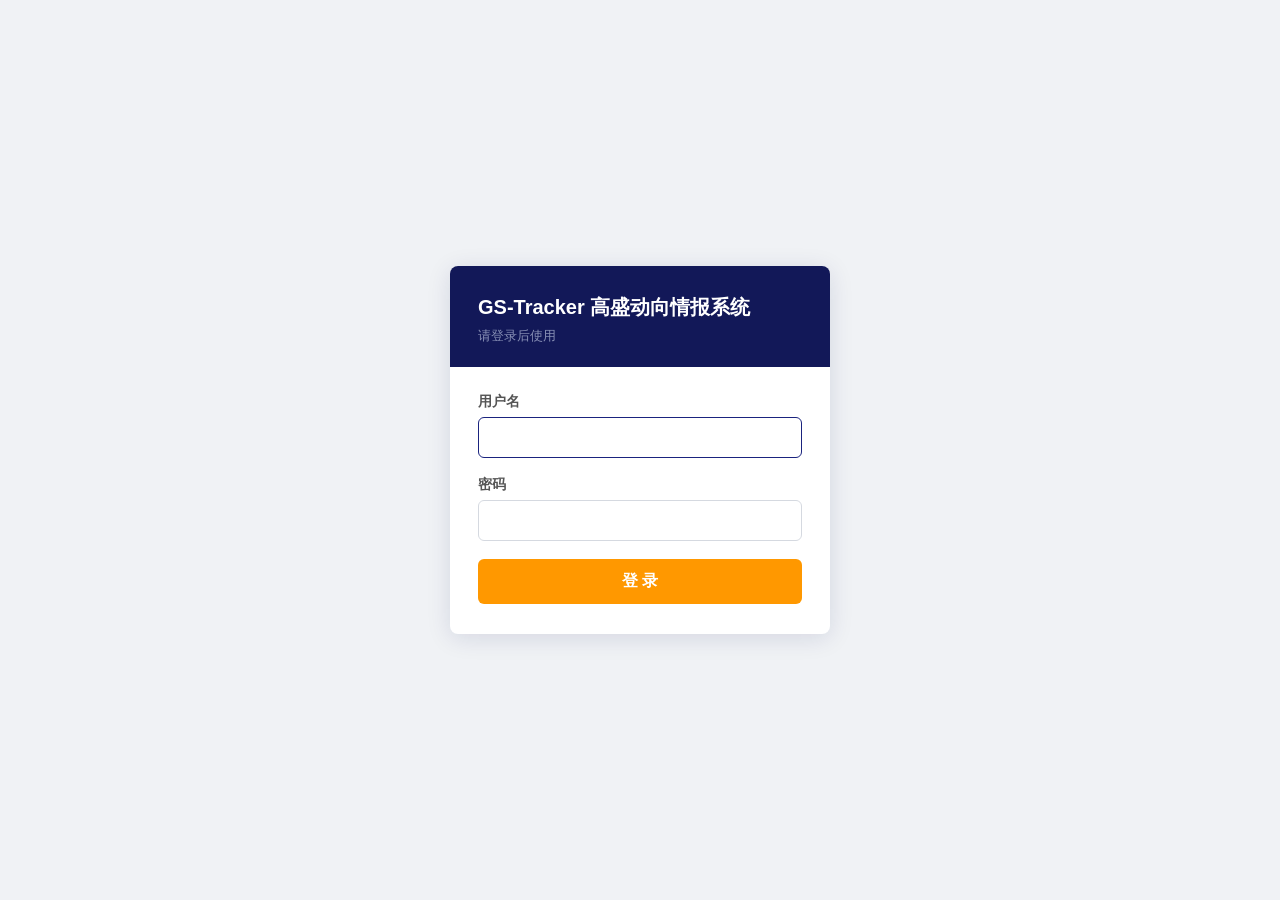
==== templates/login.html @ b3c6c41e "feat(auth): login page with session auth and role-based user management Replace nginx basic auth wit" ====
<!DOCTYPE html>
<html lang="zh-CN">
<head>
    <meta charset="UTF-8">
    <meta name="viewport" content="width=device-width, initial-scale=1.0">
    <title>登录 — GS-Tracker 高盛动向情报系统</title>
    <style>
        :root {
            --primary: #1a237e;
            --accent: #ff9800;
            --bg: #f0f2f5;
            --sidebar-bg: #121858;
            --danger: #d32f2f;
        }
        * { margin: 0; padding: 0; box-sizing: border-box; }
        body {
            font-family: -apple-system, BlinkMacSystemFont, "Segoe UI", Roboto, sans-serif;
            background: var(--bg); color: #333;
            display: flex; align-items: center; justify-content: center;
            min-height: 100vh; padding: 20px;
        }
        .login-card {
            background: #fff; border-radius: 8px; width: 100%; max-width: 380px;
            box-shadow: 0 4px 24px rgba(18, 24, 88, 0.12); overflow: hidden;
        }
        .login-header {
            background: var(--sidebar-bg); color: #fff; padding: 28px 28px 22px;
        }
        .login-header h1 { font-size: 1.25em; font-weight: 700; }
        .login-header .sub { font-size: 0.82em; color: #8890b5; margin-top: 6px; }
        .login-body { padding: 26px 28px 30px; }
        .field { margin-bottom: 18px; }
        .field label { display: block; font-size: 0.85em; font-weight: 600; color: #555; margin-bottom: 6px; }
        .field input {
            width: 100%; padding: 11px 12px; border: 1px solid #d5d9e0; border-radius: 6px;
            font-size: 0.95em; outline: none; transition: border-color 0.15s;
        }
        .field input:focus { border-color: var(--primary); }
        .error-msg {
            display: none; background: #fdecea; color: var(--danger);
            border: 1px solid #f5c6c0; border-radius: 6px;
            padding: 9px 12px; font-size: 0.85em; margin-bottom: 16px;
        }
        .error-msg.show { display: block; }
        .login-btn {
            width: 100%; padding: 12px; border: none; border-radius: 6px;
            background: var(--accent); color: #fff; font-size: 1em; font-weight: 700;
            cursor: pointer; transition: opacity 0.15s;
        }
        .login-btn:hover { opacity: 0.9; }
        .login-btn:disabled { opacity: 0.55; cursor: not-allowed; }
    </style>
</head>
<body>
    <div class="login-card">
        <div class="login-header">
            <h1>GS-Tracker 高盛动向情报系统</h1>
            <div class="sub">请登录后使用</div>
        </div>
        <div class="login-body">
            <div id="error" class="error-msg"></div>
            <form id="login-form">
                <div class="field">
                    <label for="username">用户名</label>
                    <input id="username" name="username" type="text" autocomplete="username" required autofocus>
                </div>
                <div class="field">
                    <label for="password">密码</label>
                    <input id="password" name="password" type="password" autocomplete="current-password" required>
                </div>
                <button id="login-btn" class="login-btn" type="submit">登 录</button>
            </form>
        </div>
    </div>
    <script>
        const form = document.getElementById('login-form');
        const errorBox = document.getElementById('error');
        const btn = document.getElementById('login-btn');

        form.addEventListener('submit', async (e) => {
            e.preventDefault();
            errorBox.classList.remove('show');
            btn.disabled = true;
            btn.textContent = '登录中…';
            try {
                const resp = await fetch('/api/auth/login', {
                    method: 'POST',
                    headers: { 'Content-Type': 'application/json' },
                    body: JSON.stringify({
                        username: document.getElementById('username').value.trim(),
                        password: document.getElementById('password').value,
                    }),
                });
                if (resp.ok) {
                    window.location.href = '/';
                    return;
                }
                const data = await resp.json().catch(() => ({}));
                errorBox.textContent = data.detail || '登录失败，请稍后重试';
                errorBox.classList.add('show');
            } catch (err) {
                errorBox.textContent = '网络错误，请检查连接后重试';
                errorBox.classList.add('show');
            } finally {
                btn.disabled = false;
                btn.textContent = '登 录';
            }
        });
    </script>
</body>
</html>
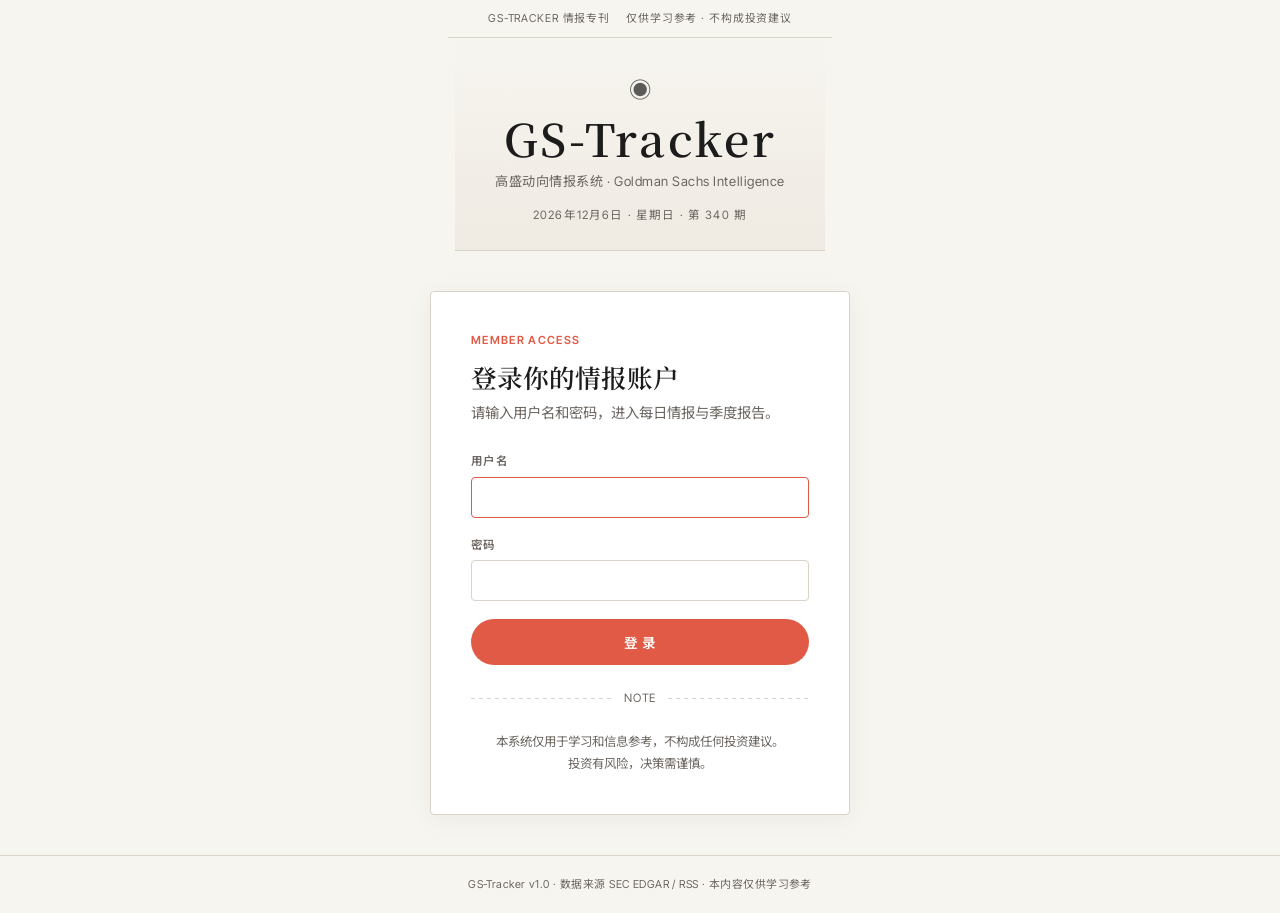
==== commit e87b2fc5: "feat(web): magazine-style redesign with shared static stylesheet Extract inline styles into static/c" ====
--- a/templates/login.html
+++ b/templates/login.html
@@ -4,108 +4,129 @@
     <meta charset="UTF-8">
     <meta name="viewport" content="width=device-width, initial-scale=1.0">
     <title>登录 — GS-Tracker 高盛动向情报系统</title>
+    <link rel="preconnect" href="https://fonts.gstatic.com" crossorigin>
+    <link rel="stylesheet" href="https://fonts.googleapis.com/css2?family=Inter+Tight:wght@400;500;600;700&family=Noto+Serif+SC:ital,wght@0,400;0,600;0,700;1,400;1,600&family=Noto+Sans+SC:wght@400;500;700&family=JetBrains+Mono:wght@500&display=swap" media="print" onload="this.media='all'">
+    <link rel="stylesheet" href="/static/css/magazine.css">
     <style>
-        :root {
-            --primary: #1a237e;
-            --accent: #ff9800;
-            --bg: #f0f2f5;
-            --sidebar-bg: #121858;
-            --danger: #d32f2f;
+        /* 登录页专属布局（共享组件见 magazine.css） */
+        body { display: flex; flex-direction: column; align-items: center; }
+        .login-wrap { flex: 1; display: flex; align-items: center; justify-content: center; padding: 40px 20px; width: 100%; }
+        .login-card {
+            background: var(--surface); border: 1px solid var(--rule); border-radius: 4px;
+            box-shadow: 0 4px 24px rgba(0, 0, 0, 0.05); width: 100%; max-width: 420px; padding: 40px;
         }
-        * { margin: 0; padding: 0; box-sizing: border-box; }
-        body {
-            font-family: -apple-system, BlinkMacSystemFont, "Segoe UI", Roboto, sans-serif;
-            background: var(--bg); color: #333;
-            display: flex; align-items: center; justify-content: center;
-            min-height: 100vh; padding: 20px;
+        .card-kicker { font-size: 0.7rem; font-weight: 600; letter-spacing: 0.12em; color: var(--accent); text-transform: uppercase; margin-bottom: 12px; }
+        .login-card h1 { font-family: var(--serif); font-size: 1.6rem; font-weight: 600; margin-bottom: 8px; line-height: 1.2; }
+        .login-card .lead { font-size: 0.9rem; color: var(--ink-muted); margin-bottom: 28px; }
+        .field { margin-bottom: 18px; }
+        .field label { display: block; font-size: 0.72rem; font-weight: 600; color: var(--ink-muted); letter-spacing: 0.04em; text-transform: uppercase; margin-bottom: 6px; }
+        .field input {
+            width: 100%; padding: 11px 14px; border: 1px solid var(--rule); border-radius: 4px;
+            font-size: 0.9rem; font-family: var(--sans); color: var(--ink); background: #fff;
+            outline: none; transition: border-color 0.15s;
         }
-        .login-card {
-            background: #fff; border-radius: 8px; width: 100%; max-width: 380px;
-            box-shadow: 0 4px 24px rgba(18, 24, 88, 0.12); overflow: hidden;
-        }
-        .login-header {
-            background: var(--sidebar-bg); color: #fff; padding: 28px 28px 22px;
-        }
-        .login-header h1 { font-size: 1.25em; font-weight: 700; }
-        .login-header .sub { font-size: 0.82em; color: #8890b5; margin-top: 6px; }
-        .login-body { padding: 26px 28px 30px; }
-        .field { margin-bottom: 18px; }
-        .field label { display: block; font-size: 0.85em; font-weight: 600; color: #555; margin-bottom: 6px; }
-        .field input {
-            width: 100%; padding: 11px 12px; border: 1px solid #d5d9e0; border-radius: 6px;
-            font-size: 0.95em; outline: none; transition: border-color 0.15s;
-        }
-        .field input:focus { border-color: var(--primary); }
+        .field input:focus { border-color: var(--accent); }
         .error-msg {
-            display: none; background: #fdecea; color: var(--danger);
-            border: 1px solid #f5c6c0; border-radius: 6px;
-            padding: 9px 12px; font-size: 0.85em; margin-bottom: 16px;
+            display: none; background: var(--accent-soft); color: var(--accent);
+            border: 1px solid var(--accent); border-radius: 4px;
+            padding: 10px 12px; font-size: 0.82rem; margin-bottom: 16px;
         }
         .error-msg.show { display: block; }
         .login-btn {
-            width: 100%; padding: 12px; border: none; border-radius: 6px;
-            background: var(--accent); color: #fff; font-size: 1em; font-weight: 700;
-            cursor: pointer; transition: opacity 0.15s;
+            width: 100%; padding: 13px 0; border: none; border-radius: 24px;
+            background: var(--accent); color: #fff; font-size: 0.85rem; font-weight: 600;
+            letter-spacing: 0.04em; cursor: pointer; transition: opacity 0.15s; font-family: var(--sans);
         }
         .login-btn:hover { opacity: 0.9; }
         .login-btn:disabled { opacity: 0.55; cursor: not-allowed; }
+        .divider { display: flex; align-items: center; gap: 12px; margin: 24px 0; color: var(--ink-muted); font-size: 0.72rem; text-transform: uppercase; letter-spacing: 0.06em; }
+        .divider::before, .divider::after { content: ''; flex: 1; height: 1px; background: var(--dotted-line); }
+        .hint { font-size: 0.78rem; color: var(--ink-muted); line-height: 1.7; text-align: center; }
+        .footer { width: 100%; text-align: center; padding: 20px; font-size: 0.68rem; color: var(--ink-muted); letter-spacing: 0.04em; border-top: 1px solid var(--rule); }
+        @media (max-width: 600px) {
+            .login-card { padding: 28px; }
+        }
     </style>
 </head>
 <body>
+<div class="topbar">
+    <span id="issueTag">GS-Tracker 情报专刊</span>
+    <span>仅供学习参考 · 不构成投资建议</span>
+</div>
+<header class="masthead">
+    <div class="mark">◉</div>
+    <div class="title">GS-Tracker</div>
+    <div class="sub">高盛动向情报系统 · Goldman Sachs Intelligence</div>
+    <div class="date" id="mastheadDate"></div>
+</header>
+<div class="login-wrap">
     <div class="login-card">
-        <div class="login-header">
-            <h1>GS-Tracker 高盛动向情报系统</h1>
-            <div class="sub">请登录后使用</div>
-        </div>
-        <div class="login-body">
-            <div id="error" class="error-msg"></div>
-            <form id="login-form">
-                <div class="field">
-                    <label for="username">用户名</label>
-                    <input id="username" name="username" type="text" autocomplete="username" required autofocus>
-                </div>
-                <div class="field">
-                    <label for="password">密码</label>
-                    <input id="password" name="password" type="password" autocomplete="current-password" required>
-                </div>
-                <button id="login-btn" class="login-btn" type="submit">登 录</button>
-            </form>
-        </div>
+        <div class="card-kicker">Member Access</div>
+        <h1>登录你的情报账户</h1>
+        <p class="lead">请输入用户名和密码，进入每日情报与季度报告。</p>
+        <div id="error" class="error-msg"></div>
+        <form id="login-form">
+            <div class="field">
+                <label for="username">用户名</label>
+                <input id="username" name="username" type="text" autocomplete="username" required autofocus>
+            </div>
+            <div class="field">
+                <label for="password">密码</label>
+                <input id="password" name="password" type="password" autocomplete="current-password" required>
+            </div>
+            <button id="login-btn" class="login-btn" type="submit">登 录</button>
+        </form>
+        <div class="divider">Note</div>
+        <p class="hint">本系统仅用于学习和信息参考，不构成任何投资建议。<br>投资有风险，决策需谨慎。</p>
     </div>
-    <script>
-        const form = document.getElementById('login-form');
-        const errorBox = document.getElementById('error');
-        const btn = document.getElementById('login-btn');
+</div>
+<footer class="footer">
+    GS-Tracker v1.0 · 数据来源 SEC EDGAR / RSS · 本内容仅供学习参考
+</footer>
+<script>
+    // 报头日期：今天 + 星期 + 年内第 N 期（每年 1 月 1 日为第 1 期）
+    (function () {
+        const now = new Date();
+        const weekDays = ['星期日', '星期一', '星期二', '星期三', '星期四', '星期五', '星期六'];
+        const start = new Date(now.getFullYear(), 0, 1);
+        const issue = Math.floor((now - start) / 86400000) + 1;
+        document.getElementById('mastheadDate').textContent =
+            `${now.getFullYear()}年${now.getMonth() + 1}月${now.getDate()}日 · ${weekDays[now.getDay()]} · 第 ${String(issue).padStart(3, '0')} 期`;
+    })();
 
-        form.addEventListener('submit', async (e) => {
-            e.preventDefault();
-            errorBox.classList.remove('show');
-            btn.disabled = true;
-            btn.textContent = '登录中…';
-            try {
-                const resp = await fetch('/api/auth/login', {
-                    method: 'POST',
-                    headers: { 'Content-Type': 'application/json' },
-                    body: JSON.stringify({
-                        username: document.getElementById('username').value.trim(),
-                        password: document.getElementById('password').value,
-                    }),
-                });
-                if (resp.ok) {
-                    window.location.href = '/';
-                    return;
-                }
-                const data = await resp.json().catch(() => ({}));
-                errorBox.textContent = data.detail || '登录失败，请稍后重试';
-                errorBox.classList.add('show');
-            } catch (err) {
-                errorBox.textContent = '网络错误，请检查连接后重试';
-                errorBox.classList.add('show');
-            } finally {
-                btn.disabled = false;
-                btn.textContent = '登 录';
+    const form = document.getElementById('login-form');
+    const errorBox = document.getElementById('error');
+    const btn = document.getElementById('login-btn');
+
+    form.addEventListener('submit', async (e) => {
+        e.preventDefault();
+        errorBox.classList.remove('show');
+        btn.disabled = true;
+        btn.textContent = '登录中…';
+        try {
+            const resp = await fetch('/api/auth/login', {
+                method: 'POST',
+                headers: { 'Content-Type': 'application/json' },
+                body: JSON.stringify({
+                    username: document.getElementById('username').value.trim(),
+                    password: document.getElementById('password').value,
+                }),
+            });
+            if (resp.ok) {
+                window.location.href = '/';
+                return;
             }
-        });
-    </script>
+            const data = await resp.json().catch(() => ({}));
+            errorBox.textContent = data.detail || '登录失败，请稍后重试';
+            errorBox.classList.add('show');
+        } catch (err) {
+            errorBox.textContent = '网络错误，请检查连接后重试';
+            errorBox.classList.add('show');
+        } finally {
+            btn.disabled = false;
+            btn.textContent = '登 录';
+        }
+    });
+</script>
 </body>
 </html>
--- a/static/css/magazine.css
+++ b/static/css/magazine.css
@@ -0,0 +1,565 @@
+/* ============================================================
+   GS-Tracker · 现代杂志风（Magazine）共享样式
+   设计来源：docs/design/open-design-magazine/gs-tracker-design-system.md
+   ============================================================ */
+
+:root {
+    --paper: #f7f5f0;
+    --paper-dark: #efeae2;
+    --surface: #ffffff;
+    --ink: #1c1c1c;
+    --ink-muted: #6b6560;
+    --rule: #d9d3c8;
+    --accent: #e05a45;
+    --accent-soft: #f7e3df;
+    --ok: #2e7d32;
+    --ok-soft: #e8f5e9;
+    --danger: #c62828;
+    --danger-soft: #fce4ec;
+    --warn: #b26a00;
+    --warn-soft: #fff3e0;
+    --serif: 'Noto Serif SC', 'Songti SC', 'STSong', 'SimSun', serif;
+    --sans: 'Inter Tight', 'Noto Sans SC', -apple-system, BlinkMacSystemFont, 'PingFang SC', 'Microsoft YaHei', sans-serif;
+    --mono: 'JetBrains Mono', 'SF Mono', Menlo, Consolas, monospace;
+    --dotted-line: repeating-linear-gradient(to right, var(--rule) 0, var(--rule) 4px, transparent 4px, transparent 8px);
+}
+
+* { margin: 0; padding: 0; box-sizing: border-box; }
+
+html { background: #e5e0d6; }
+
+body {
+    font-family: var(--sans);
+    background: var(--paper);
+    color: var(--ink);
+    max-width: 1280px;
+    margin: 0 auto;
+    min-height: 100vh;
+    line-height: 1.6;
+}
+
+/* ====== 顶部信息条 ====== */
+.topbar {
+    border-bottom: 1px solid var(--rule);
+    padding: 10px 40px;
+    font-size: 0.68rem;
+    letter-spacing: 0.08em;
+    color: var(--ink-muted);
+    display: flex;
+    justify-content: space-between;
+    align-items: center;
+    gap: 16px;
+    text-transform: uppercase;
+}
+.topbar .user-chip { display: flex; align-items: center; gap: 10px; text-transform: none; }
+.topbar .role-tag {
+    background: var(--paper-dark); border: 1px solid var(--rule);
+    border-radius: 10px; padding: 0 7px; margin-left: 5px; font-size: 0.85em;
+}
+.topbar .logout-btn {
+    background: none; border: 1px solid var(--rule); color: var(--ink-muted);
+    border-radius: 24px; padding: 3px 12px; font-size: 0.68rem; cursor: pointer;
+    font-family: var(--sans); letter-spacing: 0.04em; transition: all 0.15s;
+}
+.topbar .logout-btn:hover { border-color: var(--accent); color: var(--accent); }
+
+/* ====== 报头 Masthead ====== */
+.masthead {
+    padding: 34px 40px 26px;
+    text-align: center;
+    border-bottom: 1px solid var(--rule);
+    background: linear-gradient(180deg, var(--paper) 0%, var(--paper-dark) 100%);
+}
+.masthead .mark { font-size: 1.4rem; margin-bottom: 8px; opacity: 0.7; }
+.masthead .title {
+    font-family: var(--serif);
+    font-size: 2.8rem;
+    font-weight: 600;
+    letter-spacing: 0.06em;
+    line-height: 1;
+}
+.masthead .sub { font-size: 0.82rem; color: var(--ink-muted); margin-top: 10px; letter-spacing: 0.04em; }
+.masthead .date { font-size: 0.72rem; color: var(--ink-muted); margin-top: 14px; letter-spacing: 0.1em; }
+
+/* ====== 导航条 ====== */
+.nav-strip {
+    display: flex;
+    justify-content: center;
+    gap: 36px;
+    padding: 16px 20px;
+    border-bottom: 1px dotted var(--rule);
+    background: var(--paper);
+    list-style: none;
+}
+.nav-strip li {
+    font-size: 0.78rem;
+    font-weight: 600;
+    letter-spacing: 0.04em;
+    color: var(--ink-muted);
+    cursor: pointer;
+    padding-bottom: 2px;
+    border-bottom: 1px solid transparent;
+    transition: color 0.15s;
+    white-space: nowrap;
+}
+.nav-strip li:hover { color: var(--ink); }
+.nav-strip li.active { color: var(--ink); border-bottom-color: var(--accent); }
+
+/* ====== 主体两栏布局 ====== */
+.paper-body {
+    padding: 40px;
+    display: grid;
+    grid-template-columns: 240px 1fr;
+    gap: 40px;
+    align-items: start;
+}
+
+.left-rail { position: relative; }
+@media (min-width: 1001px) {
+    .left-rail::before {
+        content: '';
+        position: absolute;
+        right: -20px; top: 0; bottom: 0;
+        width: 1px;
+        background: repeating-linear-gradient(to bottom, var(--rule) 0, var(--rule) 3px, transparent 3px, transparent 7px);
+    }
+}
+.left-rail .rail-section { margin-bottom: 32px; }
+.left-rail h3 {
+    font-family: var(--serif);
+    font-size: 0.8rem;
+    font-weight: 400;
+    color: var(--ink-muted);
+    letter-spacing: 0.08em;
+    margin-bottom: 16px;
+}
+.rail-note {
+    font-size: 0.68rem;
+    color: var(--ink-muted);
+    line-height: 1.8;
+    letter-spacing: 0.02em;
+    border-top: 1px dotted var(--rule);
+    padding-top: 14px;
+}
+
+/* 筛选复选框 */
+.signal-filter label {
+    display: flex; align-items: center; gap: 8px;
+    font-size: 0.76rem; padding: 5px 0; cursor: pointer; color: var(--ink-muted);
+}
+.signal-filter input[type="checkbox"] { accent-color: var(--accent); }
+
+/* 操作按钮（左侧栏） */
+.action-btn, .run-btn {
+    width: 100%;
+    padding: 12px 14px;
+    border: 1px solid var(--ink);
+    background: var(--paper);
+    color: var(--ink);
+    font-family: var(--sans);
+    font-size: 0.74rem;
+    font-weight: 600;
+    letter-spacing: 0.04em;
+    cursor: pointer;
+    margin-bottom: 10px;
+    border-radius: 24px;
+    transition: all 0.15s;
+}
+.action-btn:hover, .run-btn:hover:not(:disabled) { background: var(--ink); color: #fff; }
+.run-btn:disabled { opacity: 0.5; cursor: not-allowed; }
+.run-msg { margin: -4px 0 10px; font-size: 0.72rem; line-height: 1.5; min-height: 1em; color: var(--ink-muted); }
+.run-msg.ok { color: var(--ok); }
+.run-msg.err { color: var(--danger); }
+.run-msg.info { color: var(--ink-muted); }
+
+.main-col { min-width: 0; }
+
+/* ====== 页面头 / 页眉行 ====== */
+.page-header, .daily-header {
+    display: flex;
+    justify-content: space-between;
+    align-items: flex-end;
+    margin-bottom: 28px;
+    padding-bottom: 16px;
+    border-bottom: 1px solid var(--rule);
+    flex-wrap: wrap;
+    gap: 16px;
+}
+.page-header h2, .daily-header h2 {
+    font-family: var(--serif);
+    font-size: 1.6rem;
+    font-weight: 600;
+    line-height: 1.2;
+}
+.page-header .meta { font-size: 0.8rem; color: var(--ink-muted); text-align: right; }
+.date-picker-row { display: flex; align-items: center; gap: 10px; flex-wrap: wrap; }
+.date-picker-row span { font-size: 0.78rem; color: var(--ink-muted); }
+.date-picker-row input[type="date"] {
+    padding: 8px 12px; border: 1px solid var(--rule); border-radius: 4px;
+    font-family: var(--sans); font-size: 0.82rem; background: #fff; color: var(--ink);
+}
+
+/* ====== 卡片 ====== */
+.card {
+    background: var(--surface);
+    border: 1px solid var(--rule);
+    border-radius: 4px;
+    padding: 24px;
+    margin-bottom: 20px;
+    box-shadow: 0 2px 8px rgba(0, 0, 0, 0.03);
+}
+.card h3 {
+    font-family: var(--serif);
+    font-size: 1.1rem;
+    font-weight: 600;
+    margin-bottom: 14px;
+    color: var(--ink);
+    border: none;
+    display: block;
+    padding-bottom: 0;
+}
+.card p { font-size: 0.86rem; color: var(--ink-muted); line-height: 1.7; margin-bottom: 8px; }
+
+/* ====== 章节标题（点状延伸线） ====== */
+.section-header { display: flex; align-items: center; gap: 14px; margin: 32px 0 20px; }
+.section-header h2 { font-family: var(--serif); font-size: 1.25rem; font-weight: 600; }
+.section-header .line { flex: 1; height: 1px; background: var(--dotted-line); }
+.section-header .count {
+    font-size: 0.72rem; color: var(--ink-muted);
+    background: var(--accent-soft); padding: 4px 10px; border-radius: 20px;
+}
+.today-title {
+    font-family: var(--serif);
+    font-size: 1.15rem;
+    font-weight: 600;
+    color: var(--ink);
+    margin: 24px 0 14px;
+    padding-bottom: 8px;
+    border-bottom: 1px dotted var(--rule);
+}
+
+/* ====== 统计卡片 ====== */
+.stats-row, .daily-stats { display: grid; grid-template-columns: repeat(4, 1fr); gap: 16px; margin-bottom: 28px; }
+.stat-card {
+    background: var(--surface);
+    border: 1px solid var(--rule);
+    border-radius: 4px;
+    padding: 20px;
+    text-align: center;
+    box-shadow: 0 2px 8px rgba(0, 0, 0, 0.03);
+}
+.stat-card .num { font-family: var(--serif); font-size: 1.9rem; font-weight: 600; color: var(--ink); }
+.stat-card .label {
+    font-size: 0.7rem; color: var(--ink-muted);
+    letter-spacing: 0.06em; text-transform: uppercase; margin-top: 6px;
+}
+
+/* ====== 信号卡片 ====== */
+.signal-card {
+    background: var(--surface);
+    border: 1px solid var(--rule);
+    border-radius: 4px;
+    padding: 20px;
+    margin-bottom: 14px;
+    box-shadow: 0 2px 8px rgba(0, 0, 0, 0.02);
+    transition: all 0.15s;
+}
+.signal-card:hover { box-shadow: 0 4px 16px rgba(0, 0, 0, 0.06); transform: translateY(-2px); }
+.signal-card .sig-header {
+    display: flex; justify-content: space-between; align-items: center; margin-bottom: 8px; gap: 10px;
+}
+.signal-card .sig-source {
+    font-size: 0.65rem; font-weight: 700; letter-spacing: 0.06em;
+    text-transform: uppercase; padding: 3px 8px; border-radius: 3px;
+}
+.signal-card.high .sig-source { background: var(--accent-soft); color: var(--accent); }
+.signal-card.medium .sig-source { background: #f0ede7; color: var(--ink-muted); }
+.signal-card.low .sig-source { background: #f5f5f5; color: #999; }
+.signal-card .sig-date { font-size: 0.72rem; color: var(--ink-muted); white-space: nowrap; font-family: var(--mono); }
+.signal-card h4 { font-family: var(--serif); font-size: 1.05rem; font-weight: 600; margin-bottom: 8px; line-height: 1.35; }
+.signal-card .sig-summary { font-size: 0.84rem; color: var(--ink-muted); line-height: 1.65; }
+.signal-card .sig-meta {
+    margin-top: 10px; display: flex; gap: 12px; flex-wrap: wrap;
+    align-items: center; font-size: 0.74rem; color: var(--ink-muted);
+}
+.cross-badge { background: var(--paper-dark); border: 1px solid var(--rule); color: var(--ink-muted); padding: 2px 8px; border-radius: 3px; font-weight: 600; }
+.sig-link { color: var(--accent); text-decoration: none; font-weight: 600; }
+.sig-link:hover { text-decoration: underline; }
+.daily-feed .day-divider {
+    font-family: var(--serif); font-size: 0.9rem; color: var(--ink-muted);
+    margin: 24px 0 12px; padding-bottom: 8px; border-bottom: 1px dotted var(--rule);
+}
+
+/* ====== AI 日报卡片（浅色杂志风） ====== */
+.daily-report-card {
+    background: linear-gradient(180deg, var(--surface) 0%, var(--paper) 100%);
+    border: 1px solid var(--rule);
+    border-radius: 4px;
+    padding: 28px;
+    margin: 20px 0 28px;
+    color: var(--ink);
+    box-shadow: 0 2px 12px rgba(0, 0, 0, 0.03);
+}
+.daily-report-card h3 {
+    font-family: var(--serif); font-size: 1.25rem; font-weight: 600;
+    color: var(--ink); border: none; margin-bottom: 14px; display: block; padding-bottom: 0;
+}
+.daily-report-card h4 { font-family: var(--serif); color: var(--accent); font-size: 1rem; margin: 16px 0 6px; }
+.daily-report-card h5 { font-family: var(--serif); color: var(--ink); font-size: 0.92rem; margin: 12px 0 4px; }
+.daily-report-card hr { border: none; border-top: 1px dotted var(--rule); margin: 14px 0; }
+.daily-report-card strong { color: var(--ink); }
+.daily-report-card p { font-size: 0.88rem; line-height: 1.75; color: var(--ink-muted); opacity: 1; margin-bottom: 8px; }
+.daily-report-card p strong { color: var(--ink); }
+.daily-report-card .report-meta { display: flex; gap: 16px; margin-top: 16px; font-size: 0.7rem; color: var(--ink-muted); letter-spacing: 0.04em; flex-wrap: wrap; }
+.daily-report-card .stale-warn {
+    background: var(--warn-soft); color: var(--warn); border: 1px solid #ecd9b8;
+    border-radius: 4px; padding: 8px 12px; font-size: 0.78rem; margin-top: 12px;
+}
+
+/* ====== AI 单条解读 ====== */
+.ai-toggle { font-size: 0.78rem; color: var(--accent); cursor: pointer; font-weight: 600; margin-top: 6px; display: inline-block; }
+.ai-toggle:hover { text-decoration: underline; }
+.ai-panel {
+    margin-top: 8px; padding: 12px 14px; background: var(--paper);
+    border: 1px solid var(--rule); border-left: 3px solid var(--accent);
+    border-radius: 4px; font-size: 0.84rem; line-height: 1.7; color: var(--ink-muted); display: none;
+}
+.ai-panel.open { display: block; }
+.ai-panel h4, .ai-panel h5 { font-family: var(--serif); color: var(--ink); font-size: 0.92rem; margin: 10px 0 4px; }
+.ai-panel hr { border: none; border-top: 1px dotted var(--rule); margin: 10px 0; }
+.ai-panel strong { color: var(--ink); }
+
+/* ====== 按钮 ====== */
+.btn-sm {
+    padding: 7px 14px; border-radius: 24px; border: 1px solid var(--rule);
+    cursor: pointer; font-size: 0.74rem; font-weight: 600; background: #fff;
+    color: var(--ink); margin-left: 6px; font-family: var(--sans);
+    letter-spacing: 0.02em; transition: all 0.15s;
+}
+.btn-sm:hover { border-color: var(--accent); color: var(--accent); opacity: 1; }
+.btn-sm.primary { border-color: var(--accent); color: var(--accent); }
+.btn-sm.danger { border-color: #e8b4b8; color: var(--danger); }
+
+.toggle-btn { padding: 6px 18px; border-radius: 20px; border: 1px solid var(--rule); cursor: pointer; font-size: 0.78rem; font-weight: 600; transition: all 0.15s; background: #fff; }
+.toggle-btn.on { background: var(--ok-soft); color: var(--ok); border-color: #c8e6c9; }
+.toggle-btn.off { background: #f5f5f5; color: #999; }
+
+.day-selector { display: flex; gap: 6px; flex-wrap: wrap; }
+.day-btn {
+    padding: 7px 16px; border: 1px solid var(--rule); border-radius: 24px;
+    background: #fff; cursor: pointer; font-size: 0.78rem; font-weight: 600;
+    color: var(--ink-muted); transition: all 0.15s; font-family: var(--sans);
+}
+.day-btn:hover { border-color: var(--accent); color: var(--accent); }
+.day-btn.active { background: var(--ink); border-color: var(--ink); color: #fff; }
+
+.earlier-toggle {
+    width: 100%; padding: 14px; border: 1px dashed var(--rule); border-radius: 4px;
+    background: transparent; color: var(--ink-muted); font-size: 0.82rem;
+    cursor: pointer; transition: all 0.15s; font-family: var(--sans);
+}
+.earlier-toggle:hover { border-color: var(--accent); color: var(--accent); }
+.earlier-section { margin-top: 20px; }
+
+/* ====== 季度报告组件 ====== */
+.quarter-tabs { display: flex; border-bottom: 1px solid var(--rule); margin-bottom: 28px; gap: 4px; flex-wrap: wrap; }
+.quarter-tab {
+    padding: 10px 18px; font-size: 0.78rem; font-weight: 600; color: var(--ink-muted);
+    cursor: pointer; border: none; border-bottom: 2px solid transparent; margin-bottom: -1px;
+    background: transparent; font-family: var(--sans); border-radius: 0;
+}
+.quarter-tab:hover { color: var(--ink); }
+.quarter-tab.active { color: var(--ink); border-bottom-color: var(--accent); background: #fff; }
+
+#quarterSelect {
+    padding: 8px 14px; border: 1px solid var(--rule); border-radius: 4px;
+    font-size: 0.85rem; background: #fff; color: var(--ink); font-family: var(--sans);
+}
+
+.holdings-toggle { display: inline-flex; gap: 0; margin-bottom: 12px; border: 1px solid var(--rule); border-radius: 24px; overflow: hidden; }
+.holdings-toggle button {
+    padding: 7px 18px; border: none; background: #fff; color: var(--ink-muted);
+    font-size: 0.78rem; font-weight: 600; cursor: pointer; font-family: var(--sans);
+}
+.holdings-toggle button.active { background: var(--ink); color: #fff; }
+
+.change-grid { display: grid; grid-template-columns: repeat(auto-fit, minmax(280px, 1fr)); gap: 16px; }
+.change-group ul { list-style: none; margin: 8px 0 0; padding: 0; }
+.change-group li {
+    display: flex; justify-content: space-between; gap: 10px;
+    padding: 6px 0; border-bottom: 1px dashed var(--rule); font-size: 0.82rem;
+}
+.change-group li:last-child { border-bottom: none; }
+.change-group .val { font-family: var(--mono); white-space: nowrap; color: var(--ink-muted); }
+.change-count {
+    display: inline-block; min-width: 22px; text-align: center; border-radius: 12px;
+    padding: 1px 8px; font-size: 0.72rem; font-weight: 700; margin-left: 6px;
+    font-family: var(--mono); background: var(--paper); border: 1px solid var(--rule); color: var(--ink-muted);
+}
+
+/* ====== 表格 ====== */
+table { width: 100%; border-collapse: collapse; font-size: 0.84rem; }
+th, td { text-align: left; padding: 10px 12px; border-bottom: 1px solid var(--rule); }
+th {
+    font-size: 0.7rem; font-weight: 600; color: var(--ink-muted);
+    text-transform: uppercase; letter-spacing: 0.03em; background: var(--paper);
+}
+td { font-size: 0.86rem; }
+tr:hover td { background: var(--paper); }
+
+.sentiment-tag { display: inline-block; padding: 4px 12px; border-radius: 20px; font-size: 0.8rem; font-weight: 600; }
+.sentiment-tag.bullish { background: var(--ok-soft); color: var(--ok); }
+.sentiment-tag.bearish { background: var(--danger-soft); color: var(--danger); }
+.sentiment-tag.neutral { background: #f0ede7; color: var(--ink-muted); }
+
+.confidence-bar { display: inline-block; width: 80px; height: 4px; background: var(--rule); border-radius: 2px; vertical-align: middle; margin-left: 8px; overflow: hidden; }
+.confidence-bar .fill { height: 100%; border-radius: 2px; background: var(--accent); }
+
+.empty-state { text-align: center; padding: 60px 20px; color: var(--ink-muted); }
+.empty-state .icon { font-size: 3em; margin-bottom: 12px; }
+.loading { text-align: center; padding: 40px; color: var(--ink-muted); }
+
+/* ====== 设置页 ====== */
+.settings-section { margin-bottom: 28px; }
+.settings-section h3 { font-family: var(--serif); font-size: 1.1rem; font-weight: 600; margin-bottom: 14px; color: var(--ink); }
+.source-row, .model-row {
+    display: flex; align-items: center; justify-content: space-between; gap: 12px;
+    padding: 14px 0; border-bottom: 1px solid var(--rule);
+    background: transparent; border-radius: 0; margin-bottom: 0;
+}
+.source-row:last-child, .model-row:last-child { border-bottom: none; }
+.source-row .info, .model-row .info { flex: 1; min-width: 0; }
+.source-row .name { font-weight: 600; font-size: 0.85rem; }
+.source-row .desc { font-size: 0.75rem; color: var(--ink-muted); margin-top: 2px; }
+.model-row .model-name { font-weight: 600; font-size: 0.88rem; }
+.model-row .model-detail { font-size: 0.75rem; color: var(--ink-muted); margin-top: 2px; font-family: var(--mono); }
+.badge-default { background: var(--accent); color: #fff; font-size: 0.62rem; font-weight: 700; padding: 2px 6px; border-radius: 3px; margin-left: 6px; text-transform: uppercase; }
+.add-form {
+    display: flex; gap: 8px; flex-wrap: wrap; margin-top: 16px; padding: 16px;
+    background: var(--paper); border: 1px solid var(--rule); border-radius: 4px;
+}
+.add-form input, .add-form select {
+    padding: 9px 12px; border: 1px solid var(--rule); border-radius: 4px;
+    font-size: 0.8rem; flex: 1; min-width: 120px; font-family: var(--sans); background: #fff; color: var(--ink);
+}
+.add-form input:focus, .add-form select:focus { border-color: var(--accent); outline: none; }
+.add-form button { padding: 9px 16px; border: none; background: var(--ink); color: #fff; font-size: 0.75rem; font-weight: 600; cursor: pointer; border-radius: 4px; font-family: var(--sans); }
+.add-form label { display: flex; align-items: center; gap: 6px; font-size: 0.8rem; color: var(--ink-muted); }
+.test-result { margin-top: 6px; font-size: 0.78rem; padding: 8px 12px; border-radius: 4px; }
+.test-result.ok { background: var(--ok-soft); color: var(--ok); }
+.test-result.err { background: var(--danger-soft); color: var(--danger); }
+
+/* ====== 使用指南 ====== */
+.guide-doc { max-width: 920px; }
+.guide-hero { margin-bottom: 24px; }
+.guide-hero h2 { font-family: var(--serif); font-size: 1.6rem; font-weight: 600; margin-bottom: 6px; }
+.guide-hero p { color: var(--ink-muted); font-size: 0.9rem; }
+.guide-toc { display: flex; flex-wrap: wrap; gap: 8px; margin-top: 12px; }
+.guide-toc a {
+    font-size: 0.78rem; color: var(--accent); text-decoration: none;
+    background: var(--accent-soft); padding: 5px 12px; border-radius: 16px; transition: all 0.15s;
+}
+.guide-toc a:hover { background: var(--accent); color: #fff; }
+.guide-doc h4 { font-family: var(--serif); font-size: 1rem; color: var(--ink); margin: 20px 0 8px; }
+.guide-doc p, .guide-doc li { font-size: 0.88rem; color: var(--ink-muted); line-height: 1.75; }
+.guide-doc p strong, .guide-doc li strong { color: var(--ink); }
+.guide-doc p { margin: 8px 0; }
+.guide-doc ul, .guide-doc ol { padding-left: 22px; margin: 6px 0 10px; }
+.guide-doc .tip {
+    background: var(--paper); border: 1px solid var(--rule); border-left: 3px solid var(--accent);
+    padding: 10px 14px; border-radius: 4px; font-size: 0.84rem; color: var(--ink-muted); margin: 12px 0;
+}
+.guide-doc .warn {
+    background: var(--warn-soft); border: 1px solid #ecd9b8; border-left: 3px solid var(--warn);
+    padding: 10px 14px; border-radius: 4px; font-size: 0.84rem; color: #6b5b1e; margin: 12px 0;
+}
+.guide-doc table { margin: 10px 0; background: #fff; border: 1px solid var(--rule); }
+.guide-doc .src-tag {
+    display: inline-block; font-size: 0.68rem; font-weight: 700; letter-spacing: 0.04em;
+    padding: 2px 8px; border-radius: 3px; margin-right: 6px; vertical-align: 2px;
+    background: var(--paper-dark); border: 1px solid var(--rule); color: var(--ink-muted);
+}
+
+/* ====== 页面进入动效 ====== */
+@keyframes magazine-in {
+    from { opacity: 0; transform: translateY(12px); }
+    to { opacity: 1; transform: none; }
+}
+.main-col > * { animation: magazine-in 0.3s ease; }
+@media (prefers-reduced-motion: reduce) {
+    .main-col > * { animation: none; }
+    .signal-card, .action-btn, .run-btn, .btn-sm, .day-btn { transition: none; }
+}
+
+/* ====== 移动端顶栏 / 抽屉（默认隐藏） ====== */
+.mobile-topbar, .mobile-mask { display: none; }
+
+/* ====== 平板（<=1000px） ====== */
+@media (max-width: 1000px) {
+    .paper-body { grid-template-columns: 1fr; padding: 24px; }
+    .stats-row, .daily-stats { grid-template-columns: repeat(2, 1fr); }
+    .change-grid { grid-template-columns: 1fr; }
+    .page-header, .daily-header { flex-direction: column; align-items: flex-start; }
+
+    /* 左侧栏变抽屉 */
+    .mobile-topbar {
+        display: flex; align-items: center; gap: 8px;
+        position: fixed; top: 0; left: 0; right: 0; height: 52px;
+        background: var(--paper); color: var(--ink);
+        border-bottom: 1px solid var(--rule);
+        padding: 0 12px; z-index: 150;
+    }
+    .mobile-topbar .menu-btn {
+        background: none; border: none; color: var(--ink); font-size: 1.3em;
+        cursor: pointer; min-width: 44px; min-height: 44px;
+    }
+    .mobile-topbar .page-title { font-family: var(--serif); font-weight: 600; font-size: 0.95rem; }
+    .mobile-mask {
+        display: block; position: fixed; top: 0; bottom: 0; right: 0;
+        left: min(78vw, 300px);
+        background: rgba(28, 28, 28, 0.4);
+        opacity: 0; pointer-events: none; transition: opacity 0.25s; z-index: 180;
+    }
+    .mobile-mask.open { opacity: 1; pointer-events: auto; }
+    .left-rail {
+        position: fixed; top: 0; left: 0; bottom: 0; z-index: 200;
+        width: min(78vw, 300px);
+        background: var(--paper);
+        border-right: 1px solid var(--rule);
+        padding: 68px 20px 20px;
+        overflow-y: auto;
+        transform: translateX(-105%);
+        transition: transform 0.25s ease;
+    }
+    .left-rail.open { transform: none; box-shadow: 4px 0 24px rgba(0, 0, 0, 0.18); }
+    body { padding-top: 52px; }
+    .topbar, .masthead { padding-left: 16px; padding-right: 16px; }
+    .masthead .title { font-size: 2rem; }
+    .nav-strip { gap: 20px; overflow-x: auto; justify-content: flex-start; padding: 12px 16px; }
+
+    .date-picker-row input[type="date"] { flex: 1 1 160px; min-width: 160px; font-size: 16px; }
+    .signal-card { padding: 14px; }
+    .signal-card h4, .signal-card .sig-summary, .signal-card .sig-meta { overflow-wrap: anywhere; }
+    .source-row, .model-row { flex-direction: column; align-items: stretch; gap: 10px; }
+    .source-row > div:not(.info), .model-row > div:not(.info) { display: flex; gap: 6px; flex-wrap: wrap; }
+    .add-form input, .add-form select { flex: 1 1 100% !important; min-width: 0 !important; width: 100%; font-size: 16px; }
+    .add-form label { min-height: 44px; }
+    .card { padding: 16px; }
+    .table-wrap { position: relative; }
+    .table-scroll { overflow-x: auto; -webkit-overflow-scrolling: touch; }
+    .main-col img { max-width: 100%; height: auto; }
+    .run-btn, .toggle-btn, .btn-sm, .day-btn { min-height: 44px; }
+    .toggle-btn, .btn-sm { display: inline-flex; align-items: center; justify-content: center; }
+    .signal-filter label { min-height: 44px; }
+    #progressPanel { min-width: 0 !important; max-width: 420px !important; width: calc(100vw - 32px); max-height: 85vh; overflow-y: auto; }
+}
+
+/* ====== 手机（<=600px） ====== */
+@media (max-width: 600px) {
+    .topbar { font-size: 0.6rem; gap: 8px; }
+    .masthead .title { font-size: 1.6rem; }
+    .stats-row, .daily-stats { gap: 10px; }
+    .stat-card { padding: 14px; }
+    .stat-card .num { font-size: 1.4rem; }
+    .daily-report-card { padding: 20px; }
+}
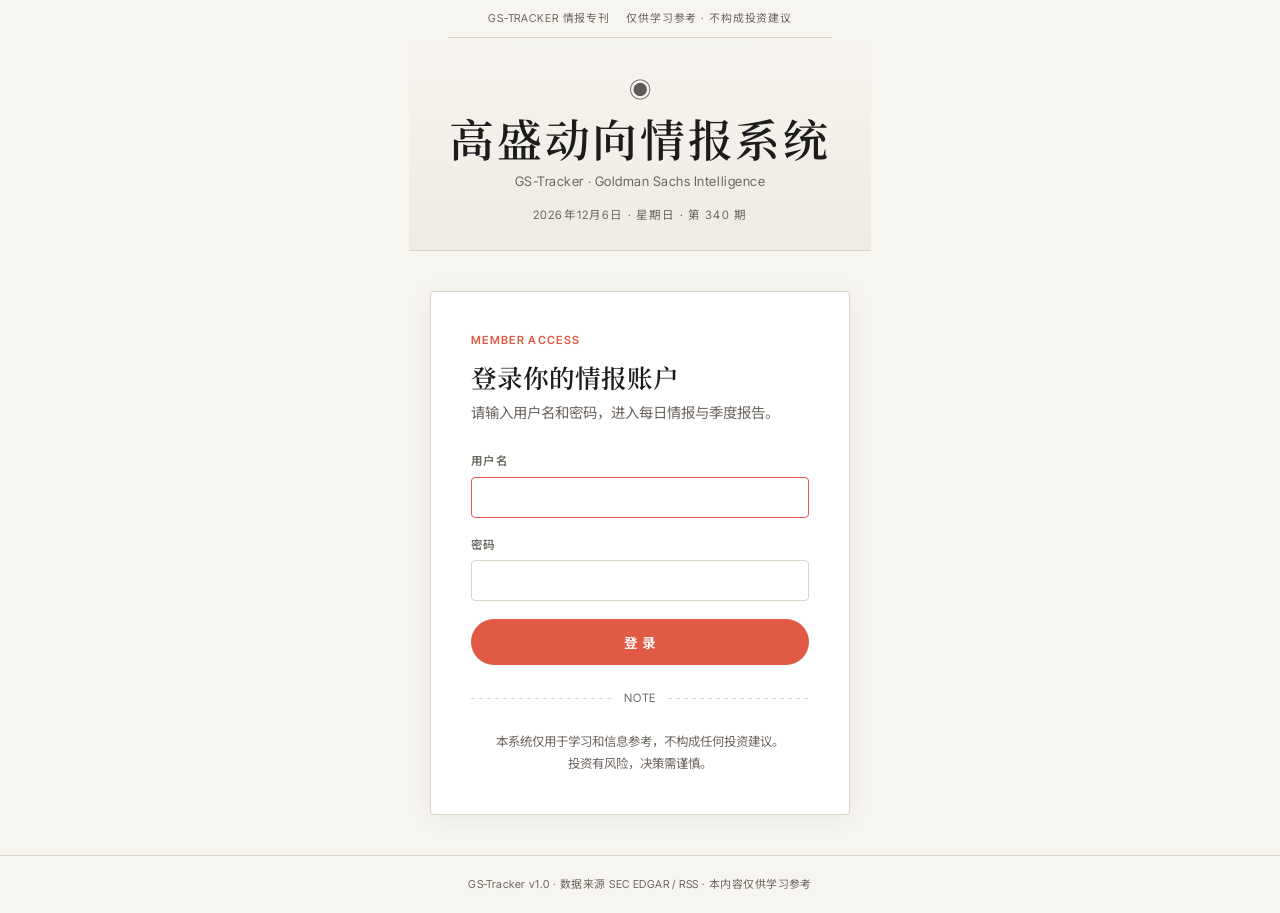
==== commit 30f11b8f: "UI: swap masthead title/subtitle, enlarge nav font, slim topbar - dashboard: remove topbar disclaime" ====
--- a/templates/login.html
+++ b/templates/login.html
@@ -55,8 +55,8 @@
 </div>
 <header class="masthead">
     <div class="mark">◉</div>
-    <div class="title">GS-Tracker</div>
-    <div class="sub">高盛动向情报系统 · Goldman Sachs Intelligence</div>
+    <div class="title">高盛动向情报系统</div>
+    <div class="sub">GS-Tracker · Goldman Sachs Intelligence</div>
     <div class="date" id="mastheadDate"></div>
 </header>
 <div class="login-wrap">
--- a/static/css/magazine.css
+++ b/static/css/magazine.css
@@ -92,7 +92,7 @@
     list-style: none;
 }
 .nav-strip li {
-    font-size: 0.78rem;
+    font-size: 0.95rem;
     font-weight: 600;
     letter-spacing: 0.04em;
     color: var(--ink-muted);
@@ -383,6 +383,21 @@
 }
 .holdings-toggle button.active { background: var(--ink); color: #fff; }
 
+.holdings-partial {
+    display: flex; align-items: center; gap: 12px; flex-wrap: wrap;
+    margin-bottom: 12px; padding: 10px 14px;
+    border: 1px dashed var(--rule); border-radius: 6px;
+    font-size: 0.78rem; color: var(--ink-muted);
+}
+.holdings-partial button {
+    padding: 6px 16px; border: 1px solid var(--ink); border-radius: 24px;
+    background: var(--paper); color: var(--ink);
+    font-size: 0.74rem; font-weight: 600; cursor: pointer; font-family: var(--sans);
+    transition: all 0.15s;
+}
+.holdings-partial button:hover:not(:disabled) { background: var(--ink); color: #fff; }
+.holdings-partial button:disabled { opacity: 0.5; cursor: not-allowed; }
+
 .change-grid { display: grid; grid-template-columns: repeat(auto-fit, minmax(280px, 1fr)); gap: 16px; }
 .change-group ul { list-style: none; margin: 8px 0 0; padding: 0; }
 .change-group li {
@@ -396,6 +411,10 @@
     padding: 1px 8px; font-size: 0.72rem; font-weight: 700; margin-left: 6px;
     font-family: var(--mono); background: var(--paper); border: 1px solid var(--rule); color: var(--ink-muted);
 }
+.change-count.new { background: #e8f5e9; color: #2e7d32; border-color: transparent; }
+.change-count.inc { background: #e3f2fd; color: #1565c0; border-color: transparent; }
+.change-count.dec { background: #fff3e0; color: #e65100; border-color: transparent; }
+.change-count.sold { background: #fce4ec; color: #c2185b; border-color: transparent; }
 
 /* ====== 表格 ====== */
 table { width: 100%; border-collapse: collapse; font-size: 0.84rem; }
@@ -416,8 +435,13 @@
 .confidence-bar .fill { height: 100%; border-radius: 2px; background: var(--accent); }
 
 .empty-state { text-align: center; padding: 60px 20px; color: var(--ink-muted); }
-.empty-state .icon { font-size: 3em; margin-bottom: 12px; }
 .loading { text-align: center; padding: 40px; color: var(--ink-muted); }
+
+/* Inline status dots (replace emoji indicators) */
+.dot { display: inline-block; width: 8px; height: 8px; border-radius: 50%; margin-right: 6px; }
+.dot-high { background: var(--accent); }
+.dot-medium { background: var(--warn); }
+.dot-low { background: var(--ok); }
 
 /* ====== 设置页 ====== */
 .settings-section { margin-bottom: 28px; }
@@ -479,6 +503,89 @@
     padding: 2px 8px; border-radius: 3px; margin-right: 6px; vertical-align: 2px;
     background: var(--paper-dark); border: 1px solid var(--rule); color: var(--ink-muted);
 }
+
+/* ====== 指南来源标签配色 ====== */
+.guide-doc .src-tag.t13f { background: #e3f2fd; color: #1565c0; border-color: transparent; }
+.guide-doc .src-tag.t8k { background: #e8f5e9; color: #2e7d32; border-color: transparent; }
+.guide-doc .src-tag.t13d { background: #ede7f6; color: #6a1b9a; border-color: transparent; }
+
+/* ====== 通用工具类（替代残留内联样式） ====== */
+.mt-8 { margin-top: 8px; }
+.mt-10 { margin-top: 10px; }
+.mt-12 { margin-top: 12px; }
+.mt-24 { margin-top: 24px; }
+.mb-14 { margin-bottom: 14px; }
+.ta-c { text-align: center; }
+.ta-r { text-align: right; }
+.w-40 { width: 40px; }
+.nowrap { white-space: nowrap; }
+.mono { font-family: var(--mono); }
+.muted { color: #999; }
+.c-muted { color: #888; }
+.c-danger { color: #d32f2f; }
+.c-accent { color: var(--accent); }
+
+/* ====== 流水线进度面板 ====== */
+.prog-title { margin-bottom: 16px; font-size: 1.1em; }
+.prog-step { margin-bottom: 6px; }
+.prog-row { display: flex; align-items: center; justify-content: space-between; padding: 4px 0; font-size: 0.9em; }
+.prog-row-lg { display: flex; align-items: center; justify-content: space-between; padding: 8px 0; border-bottom: 1px solid #eee; }
+.prog-label { font-weight: 600; }
+.prog-status { font-size: 0.9em; }
+.prog-detail { color: #999; font-size: 0.85em; }
+.prog-more { border-top: 1px solid #eee; padding-top: 8px; }
+.prog-summary { margin-top: 16px; padding-top: 12px; border-top: 2px solid var(--accent); }
+.prog-line { font-size: 0.9em; }
+.prog-line.ok { color: var(--ok); }
+.prog-line.err { color: var(--danger); }
+.prog-err-line { color: var(--warn); font-size: 0.82em; padding: 3px 0; }
+
+/* ====== 季度洞察 / AI 分析 ====== */
+.chip-row { display: flex; gap: 16px; flex-wrap: wrap; margin-top: 8px; }
+.chip-row-sm { display: flex; gap: 8px; flex-wrap: wrap; margin-top: 8px; }
+.src-status { padding: 6px 14px; border-radius: 8px; font-size: 0.9em; }
+.src-status.ok { background: #e8f5e9; color: #2e7d32; }
+.src-status.warn { background: #fff3e0; color: #e65100; }
+.ticker-chip { background: var(--paper-dark); color: var(--ink); padding: 6px 14px; border-radius: 20px; font-size: 0.9em; font-weight: 600; }
+
+/* Key ticker profiles (quarterly report "all" view) */
+.ticker-profile { display: flex; gap: 14px; padding: 14px 0; border-bottom: 1px solid var(--rule); align-items: flex-start; }
+.ticker-profile:last-of-type { border-bottom: none; }
+.tp-rank { font-family: var(--serif); font-size: 1.05rem; color: var(--ink-muted); width: 22px; flex: none; text-align: right; }
+.tp-main { flex: 1; min-width: 0; }
+.tp-head { display: flex; align-items: baseline; gap: 10px; flex-wrap: wrap; }
+.tp-name { font-weight: 700; color: var(--ink); font-size: 0.98rem; }
+.tp-cn { color: var(--ink); font-weight: 600; }
+.tp-sector { background: var(--paper-dark); color: var(--ink-muted); padding: 2px 8px; border-radius: 4px; font-size: 0.75rem; }
+.tp-themes { display: flex; gap: 6px; flex-wrap: wrap; margin-top: 6px; }
+.tp-theme { background: var(--accent-soft); color: var(--accent); padding: 2px 8px; border-radius: 4px; font-size: 0.72rem; }
+.tp-intro { margin: 6px 0 0; color: var(--ink-muted); font-size: 0.88rem; line-height: 1.7; }
+.tp-nums { text-align: right; flex: none; }
+.tp-val { font-weight: 600; }
+.tp-pct { color: var(--accent); font-weight: 700; }
+.analysis-text { line-height: 1.8; color: #555; }
+.analysis-text.danger { color: var(--danger); }
+.card-note { font-size: 0.85em; color: #888; margin: 6px 0 0; }
+.card-error { border-left: 4px solid #e65100; }
+.card-error p { color: #e65100; margin: 0; }
+.ai-conf { margin-top: 4px; }
+
+/* ====== 每日情报 / 统计 ====== */
+.stat-card .num.danger { color: var(--danger); }
+.stat-card .num.small { font-size: 1.2em; }
+.feed-hint { font-size: 0.85em; margin-top: 8px; }
+.stale-warn { color: var(--warn); font-size: 0.85em; margin-top: 8px; }
+
+/* ====== 设置页 ====== */
+.mini-tag { font-size: 0.7em; padding: 1px 6px; border-radius: 8px; }
+.mini-tag.type { background: #ede7f6; color: #5e35b1; }
+.mini-tag.policy { background: #e0f2f1; color: #00695c; }
+.src-name { font-size: 0.75em; color: #888; }
+.form-title { font-weight: 600; margin-bottom: 6px; }
+.grow-input { flex: 1; min-width: 260px; }
+.form-msg { width: 100%; font-size: 0.85em; color: #555; }
+.builtin-note { font-size: 0.7em; color: #888; }
+.test-result.pending { color: #888; }
 
 /* ====== 页面进入动效 ====== */
 @keyframes magazine-in {
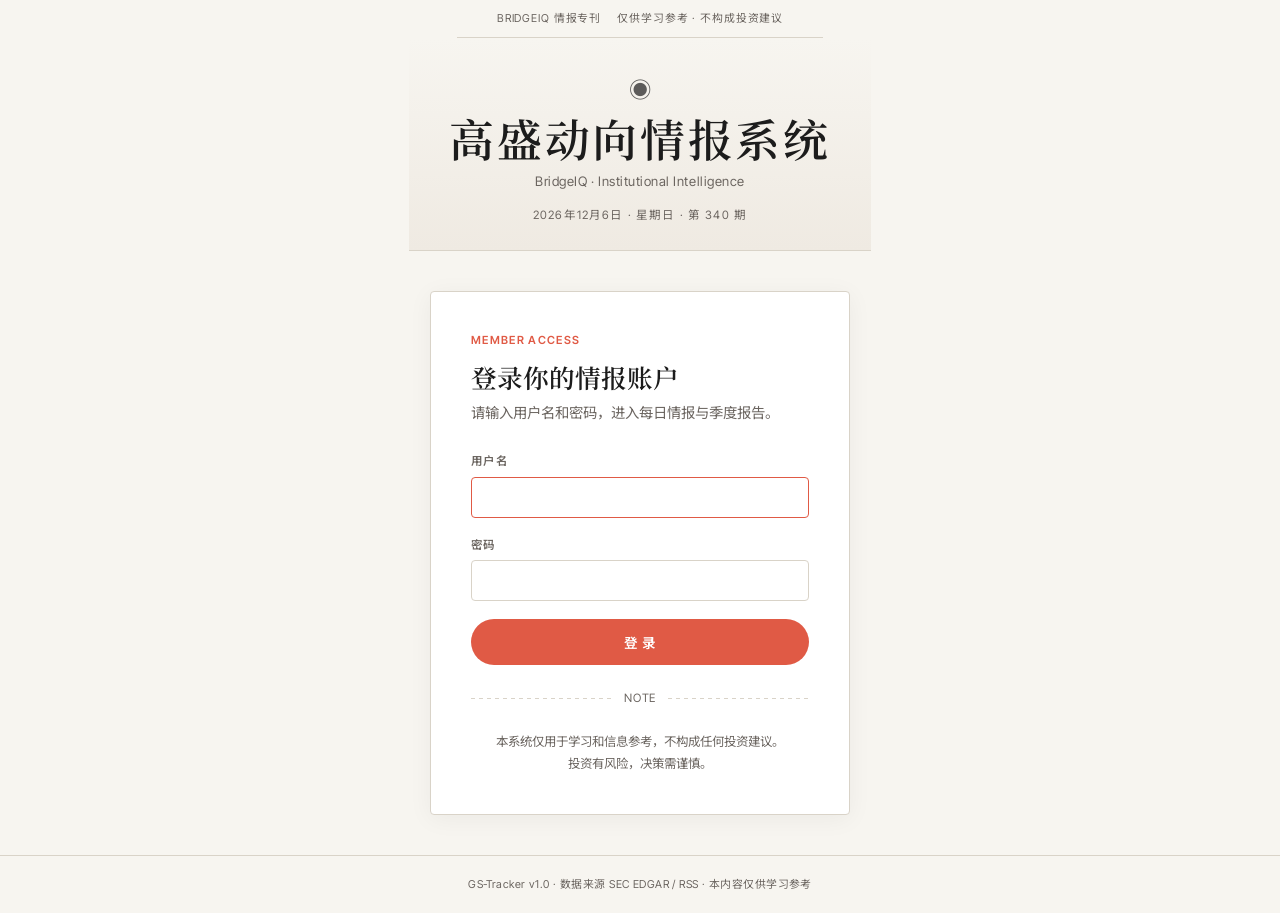
==== commit 6bd8a04f: "fix(qa): update page titles to BridgeIQ 金桥智讯" ====
--- a/templates/login.html
+++ b/templates/login.html
@@ -3,7 +3,7 @@
 <head>
     <meta charset="UTF-8">
     <meta name="viewport" content="width=device-width, initial-scale=1.0">
-    <title>登录 — GS-Tracker 高盛动向情报系统</title>
+    <title>登录 — BridgeIQ 金桥智讯</title>
     <link rel="preconnect" href="https://fonts.gstatic.com" crossorigin>
     <link rel="stylesheet" href="https://fonts.googleapis.com/css2?family=Inter+Tight:wght@400;500;600;700&family=Noto+Serif+SC:ital,wght@0,400;0,600;0,700;1,400;1,600&family=Noto+Sans+SC:wght@400;500;700&family=JetBrains+Mono:wght@500&display=swap" media="print" onload="this.media='all'">
     <link rel="stylesheet" href="/static/css/magazine.css">
@@ -50,13 +50,13 @@
 </head>
 <body>
 <div class="topbar">
-    <span id="issueTag">GS-Tracker 情报专刊</span>
+    <span id="issueTag">BridgeIQ 情报专刊</span>
     <span>仅供学习参考 · 不构成投资建议</span>
 </div>
 <header class="masthead">
     <div class="mark">◉</div>
     <div class="title">高盛动向情报系统</div>
-    <div class="sub">GS-Tracker · Goldman Sachs Intelligence</div>
+    <div class="sub">BridgeIQ · Institutional Intelligence</div>
     <div class="date" id="mastheadDate"></div>
 </header>
 <div class="login-wrap">
--- a/static/css/magazine.css
+++ b/static/css/magazine.css
@@ -277,7 +277,31 @@
 .signal-card.low .sig-source { background: #f5f5f5; color: #999; }
 .signal-card .sig-date { font-size: 0.72rem; color: var(--ink-muted); white-space: nowrap; font-family: var(--mono); }
 .signal-card h4 { font-family: var(--serif); font-size: 1.05rem; font-weight: 600; margin-bottom: 8px; line-height: 1.35; }
-.signal-card .sig-summary { font-size: 0.84rem; color: var(--ink-muted); line-height: 1.65; }
+.signal-card .sig-summary {
+    font-size: 0.84rem; color: var(--ink-muted); line-height: 1.65;
+    display: -webkit-box; -webkit-line-clamp: 3; -webkit-box-orient: vertical;
+    overflow: hidden;
+    position: relative;
+}
+/* Fade-out at the clamp edge so users can tell there is more text. */
+.signal-card .sig-summary.clamped { cursor: pointer; }
+.signal-card .sig-summary.clamped::after {
+    content: ''; position: absolute; right: 0; bottom: 0;
+    width: 45%; height: 1.65em; pointer-events: none;
+    background: linear-gradient(90deg, rgba(255, 255, 255, 0), var(--surface) 80%);
+}
+.signal-card .sig-summary.expanded {
+    display: block; -webkit-line-clamp: unset; overflow: visible;
+}
+.signal-card .sig-summary.measuring {
+    display: block; -webkit-line-clamp: unset; overflow: visible;
+}
+.sig-expand-btn {
+    margin-top: 6px; padding: 3px 12px; border: none; border-radius: 12px;
+    background: var(--accent-soft); color: var(--accent);
+    font-size: 0.78rem; font-weight: 600; cursor: pointer; transition: background 0.15s;
+}
+.sig-expand-btn:hover { background: #f2d2cb; }
 .signal-card .sig-meta {
     margin-top: 10px; display: flex; gap: 12px; flex-wrap: wrap;
     align-items: center; font-size: 0.74rem; color: var(--ink-muted);
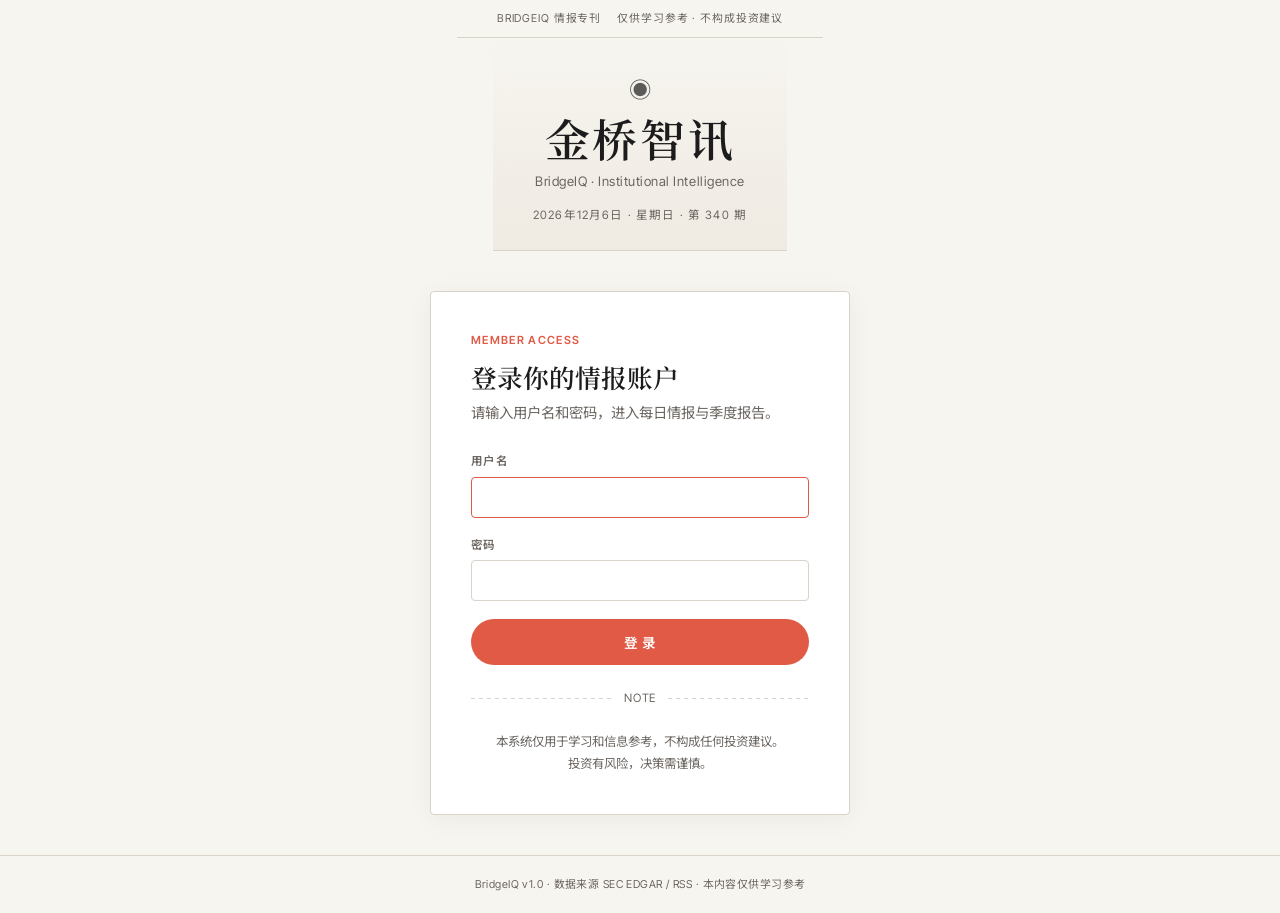
==== commit 19fbb551: "fix(qa): replace all GS-Tracker branding with BridgeIQ 金桥智讯 - dashboard.html: masthead, footer, guid" ====
--- a/templates/login.html
+++ b/templates/login.html
@@ -55,7 +55,7 @@
 </div>
 <header class="masthead">
     <div class="mark">◉</div>
-    <div class="title">高盛动向情报系统</div>
+    <div class="title">金桥智讯</div>
     <div class="sub">BridgeIQ · Institutional Intelligence</div>
     <div class="date" id="mastheadDate"></div>
 </header>
@@ -81,7 +81,7 @@
     </div>
 </div>
 <footer class="footer">
-    GS-Tracker v1.0 · 数据来源 SEC EDGAR / RSS · 本内容仅供学习参考
+    BridgeIQ v1.0 · 数据来源 SEC EDGAR / RSS · 本内容仅供学习参考
 </footer>
 <script>
     // 报头日期：今天 + 星期 + 年内第 N 期（每年 1 月 1 日为第 1 期）
